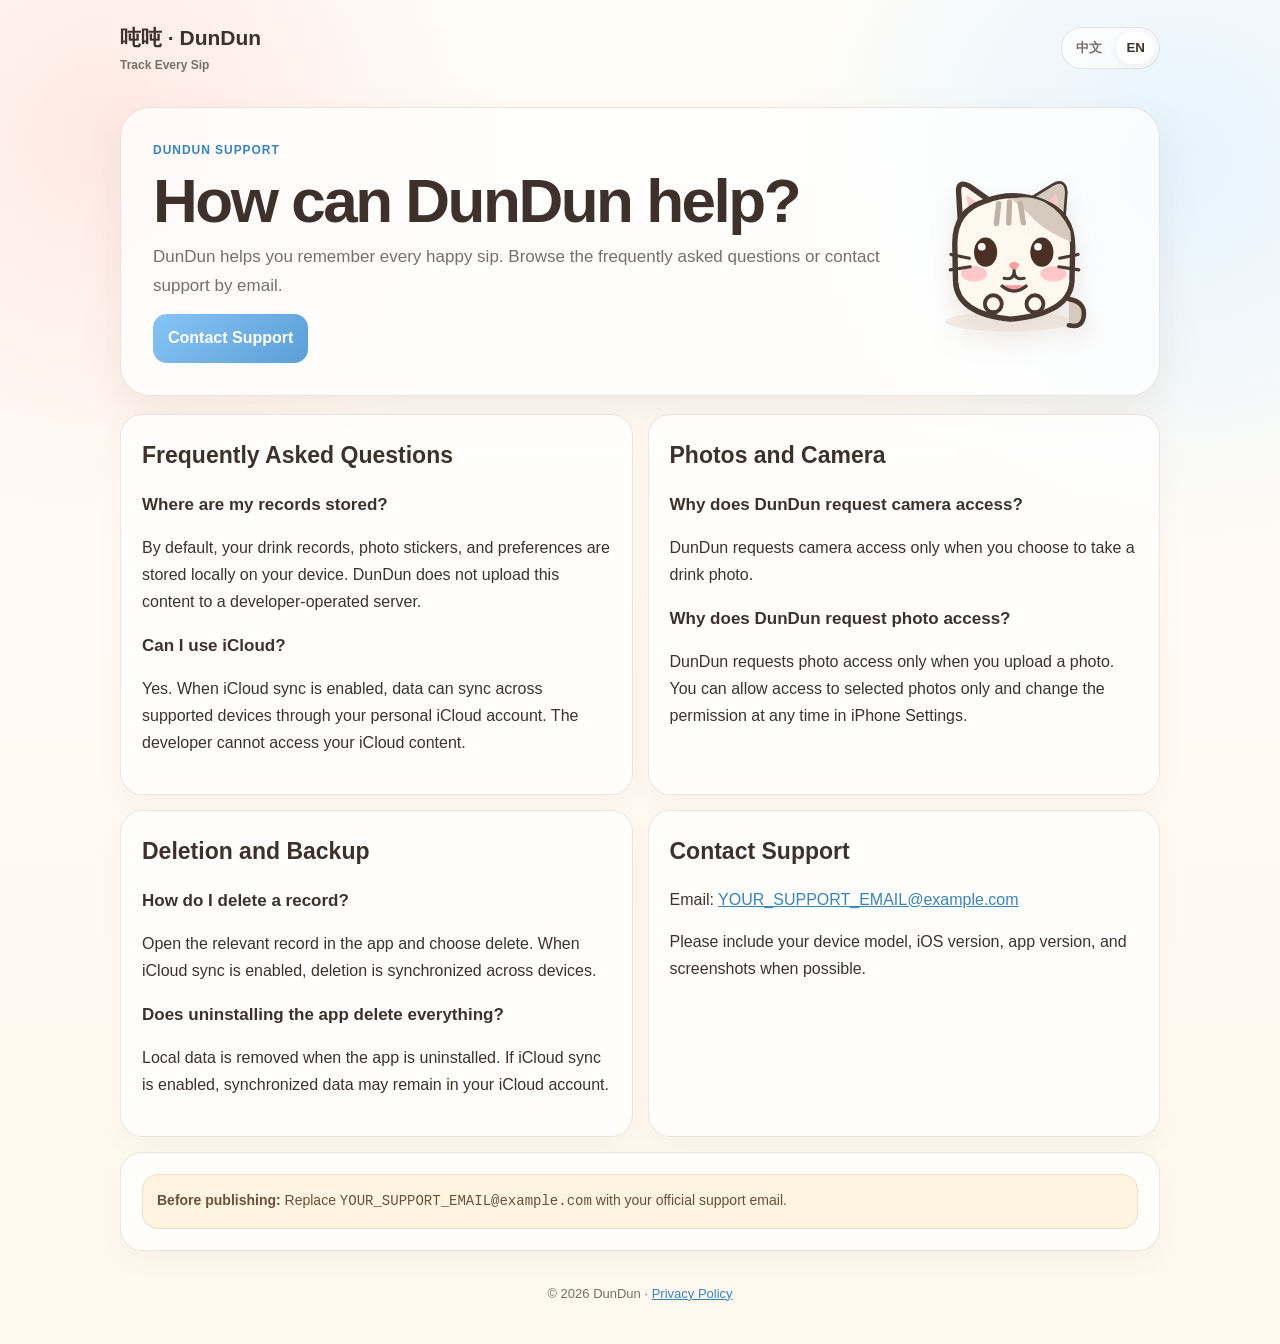
==== support/index.html @ b284981b "Add files via upload" ====
<!doctype html><html lang="en" data-current-lang="en"><head><meta charset="utf-8"><meta name="viewport" content="width=device-width,initial-scale=1"><title>DunDun Support · 吨吨支持</title><link rel="stylesheet" href="../style.css"></head><body><main class="shell"><header class="top"><div class="brand">吨吨 · DunDun<small>Track Every Sip</small></div><div class="lang"><button data-set-lang="zh">中文</button><button data-set-lang="en">EN</button></div></header>
<section class="hero"><div><div class="kicker">DunDun Support</div><div data-lang="zh"><h1>吨吨支持</h1><p class="lead">吨吨陪你记录每一杯快乐水。遇到问题时，可以先查看常见问题，或通过邮件联系支持。</p></div><div data-lang="en"><h1>How can DunDun help?</h1><p class="lead">DunDun helps you remember every happy sip. Browse the frequently asked questions or contact support by email.</p></div><a class="cta" href="mailto:YOUR_SUPPORT_EMAIL@example.com"><span class="inline" data-lang="zh">联系支持</span><span class="inline" data-lang="en">Contact Support</span></a></div><div>
<svg class="cat" viewBox="0 0 240 240" role="img" aria-label="DunDun cat">
<ellipse cx="120" cy="216" rx="83" ry="13" fill="#e7d7c9" opacity=".45"/>
<path d="M57 99 54 48q-1-15 13-8l30 21q23-13 49-2l31-19q14-8 15 8l-4 52" fill="#fff8ee" stroke="#493b34" stroke-width="7" stroke-linejoin="round"/>
<path d="m146 59 31-19q14-8 15 8l-4 52q-18-27-42-41Z" fill="#d6c9be"/>
<path d="m64 52 24 17-20 10Z" fill="#ffc5c5"/><path d="m181 50-18 17 21 10Z" fill="#ffc5c5"/>
<path d="M49 115q0-43 39-55 38-15 76 1 38 15 38 58l-1 45q-3 42-80 49-69-7-71-49Z" fill="#fff8ee" stroke="#493b34" stroke-width="7"/>
<path d="M122 57q23-6 43 4 24 13 34 38l1 14q-32-14-47-28-13-15-31-28Z" fill="#d6c9be"/>
<path d="m106 63-3 26m17-28-1 27m15-25 4 25" stroke="#c1b1a4" stroke-width="7" stroke-linecap="round"/>
<ellipse cx="89" cy="126" rx="15" ry="19" fill="#4a3024"/><ellipse cx="162" cy="126" rx="15" ry="19" fill="#4a3024"/>
<circle cx="84" cy="119" r="5" fill="#fff"/><circle cx="157" cy="119" r="5" fill="#fff"/>
<ellipse cx="74" cy="154" rx="17" ry="10" fill="#ffc7c9"/><ellipse cx="177" cy="154" rx="17" ry="10" fill="#ffc7c9"/>
<path d="M119 142q7-7 14 0-4 8-7 8t-7-8Z" fill="#ff9e9e"/>
<path d="M126 150q0 13-13 10m13-10q0 13 13 10" fill="none" stroke="#493b34" stroke-width="4" stroke-linecap="round"/>
<path d="M109 169q17 15 34 0" fill="#f69c9c" stroke="#493b34" stroke-width="4"/>
<path d="m68 134-24-5m25 16-26 4m142-15 24-5m-25 16 26 4" stroke="#493b34" stroke-width="4" stroke-linecap="round"/>
<circle cx="99" cy="193" r="11" fill="#fff8ee" stroke="#493b34" stroke-width="5"/><circle cx="153" cy="193" r="11" fill="#fff8ee" stroke="#493b34" stroke-width="5"/>
<path d="M197 187q23 4 19 24-3 14-19 10" fill="#d6c9be" stroke="#493b34" stroke-width="6" stroke-linecap="round"/>
</svg></div></section>
<div class="grid">
<section class="card"><div data-lang="zh"><h2>常见问题</h2><h3>我的记录存在哪里？</h3><p>默认情况下，饮品记录、照片贴纸和偏好设置保存在你的设备本地。吨吨不会将这些内容上传到开发者服务器。</p><h3>可以使用 iCloud 吗？</h3><p>可以。启用 iCloud 同步后，数据会通过你的个人 iCloud 账户在支持的设备之间同步。开发者无法访问你的 iCloud 内容。</p></div><div data-lang="en"><h2>Frequently Asked Questions</h2><h3>Where are my records stored?</h3><p>By default, your drink records, photo stickers, and preferences are stored locally on your device. DunDun does not upload this content to a developer-operated server.</p><h3>Can I use iCloud?</h3><p>Yes. When iCloud sync is enabled, data can sync across supported devices through your personal iCloud account. The developer cannot access your iCloud content.</p></div></section>
<section class="card"><div data-lang="zh"><h2>照片与相机</h2><h3>为什么需要相机权限？</h3><p>只有当你主动拍摄饮品照片时，吨吨才会请求相机权限。</p><h3>为什么需要相册权限？</h3><p>只有当你选择从相册上传照片时，吨吨才会请求相册访问权限。你可以仅允许访问选中的照片，并可在 iPhone 设置中随时修改权限范围。</p></div><div data-lang="en"><h2>Photos and Camera</h2><h3>Why does DunDun request camera access?</h3><p>DunDun requests camera access only when you choose to take a drink photo.</p><h3>Why does DunDun request photo access?</h3><p>DunDun requests photo access only when you upload a photo. You can allow access to selected photos only and change the permission at any time in iPhone Settings.</p></div></section>
<section class="card"><div data-lang="zh"><h2>删除与备份</h2><h3>如何删除一条记录？</h3><p>在 App 内打开对应记录并选择删除。启用 iCloud 同步后，删除操作会同步到其他设备。</p><h3>卸载 App 会删除全部内容吗？</h3><p>本地数据会随 App 卸载而移除。如果启用了 iCloud，同步数据可能仍保存在你的 iCloud 中。</p></div><div data-lang="en"><h2>Deletion and Backup</h2><h3>How do I delete a record?</h3><p>Open the relevant record in the app and choose delete. When iCloud sync is enabled, deletion is synchronized across devices.</p><h3>Does uninstalling the app delete everything?</h3><p>Local data is removed when the app is uninstalled. If iCloud sync is enabled, synchronized data may remain in your iCloud account.</p></div></section>
<section class="card"><div data-lang="zh"><h2>联系支持</h2><p>邮件：<a href="mailto:YOUR_SUPPORT_EMAIL@example.com">YOUR_SUPPORT_EMAIL@example.com</a></p><p>建议附上设备型号、iOS 版本、App 版本和问题截图。</p></div><div data-lang="en"><h2>Contact Support</h2><p>Email: <a href="mailto:YOUR_SUPPORT_EMAIL@example.com">YOUR_SUPPORT_EMAIL@example.com</a></p><p>Please include your device model, iOS version, app version, and screenshots when possible.</p></div></section>
<section class="card wide"><div class="note"><div data-lang="zh"><strong>发布前：</strong>请将 <code>YOUR_SUPPORT_EMAIL@example.com</code> 替换为你的正式支持邮箱。</div><div data-lang="en"><strong>Before publishing:</strong> Replace <code>YOUR_SUPPORT_EMAIL@example.com</code> with your official support email.</div></div></section>
</div><footer class="footer">© 2026 DunDun · <a href="../privacy/">Privacy Policy</a></footer></main><script src="../script.js"></script></body></html>
---- style.css ----
:root{--cream:#fff8ee;--paper:#fffdf8;--tea:#d7a16d;--tea2:#8e6044;--blue:#87c4f5;--pink:#f7b7b7;--ink:#3e312c;--muted:#786e69;--line:rgba(142,96,68,.16)}
*{box-sizing:border-box}body{margin:0;background:radial-gradient(circle at 8% 10%,#ffe9e4 0,transparent 24%),radial-gradient(circle at 92% 12%,#e6f4ff 0,transparent 24%),linear-gradient(#fffdf8,#fff8ee);font-family:-apple-system,BlinkMacSystemFont,"Segoe UI","PingFang SC","Microsoft YaHei",sans-serif;color:var(--ink);line-height:1.68}
a{color:#3984bf}.shell{width:min(1040px,calc(100% - 32px));margin:auto}.top{display:flex;justify-content:space-between;align-items:center;padding:20px 0}.brand{font-weight:800;font-size:21px}.brand small{display:block;font-size:12px;color:var(--muted);font-weight:600}.lang{display:flex;gap:4px;padding:4px;border:1px solid var(--line);border-radius:999px;background:#ffffffaa}.lang button{border:0;background:transparent;padding:7px 10px;border-radius:999px;font-weight:700;color:var(--muted);cursor:pointer}.lang button.active{background:#fff;color:var(--ink);box-shadow:0 2px 8px #00000012}
.hero{display:grid;grid-template-columns:1fr 210px;gap:20px;align-items:center;padding:32px;border-radius:30px;background:#ffffffb8;border:1px solid var(--line);box-shadow:0 16px 40px #8e60441a;margin:12px 0 18px}.kicker{font-size:12px;font-weight:800;letter-spacing:.08em;color:#3984bf;text-transform:uppercase}h1{font-size:clamp(36px,6vw,62px);line-height:1.04;margin:8px 0 10px;letter-spacing:-.04em}h2{font-size:23px;margin:0 0 10px}h3{font-size:17px;margin:16px 0 2px}.lead{font-size:17px;color:var(--muted);margin:0}.cat{width:185px;max-width:100%;filter:drop-shadow(0 12px 12px #8e604426);animation:float 4s ease-in-out infinite}@keyframes float{50%{transform:translateY(-8px)}}.grid{display:grid;grid-template-columns:repeat(2,minmax(0,1fr));gap:15px}.card{background:#ffffffcc;border:1px solid var(--line);border-radius:22px;padding:21px;box-shadow:0 10px 26px #8e60440d}.wide{grid-column:1/-1}.card ul{padding-left:20px}.note{background:#fff4df;border:1px solid #d7a16d44;border-radius:16px;padding:14px;color:#6b503c;font-size:14px}.cta{display:inline-block;margin-top:14px;background:linear-gradient(135deg,#87c4f5,#5b9ed7);color:#fff;padding:11px 15px;border-radius:14px;font-weight:800;text-decoration:none}.badge{display:inline-block;background:#fff;border:1px solid var(--line);border-radius:999px;padding:6px 10px;font-size:13px;color:var(--tea2);font-weight:700}.footer{text-align:center;padding:32px 0 40px;color:var(--muted);font-size:13px}[data-lang]{display:none}html[data-current-lang="en"] [data-lang="en"],html[data-current-lang="zh"] [data-lang="zh"]{display:block}.inline[data-lang]{display:none}html[data-current-lang="en"] .inline[data-lang="en"],html[data-current-lang="zh"] .inline[data-lang="zh"]{display:inline}
@media(max-width:720px){.hero{grid-template-columns:1fr;text-align:center;padding:24px}.cat{width:155px}.grid{grid-template-columns:1fr}.lead{margin:auto}}
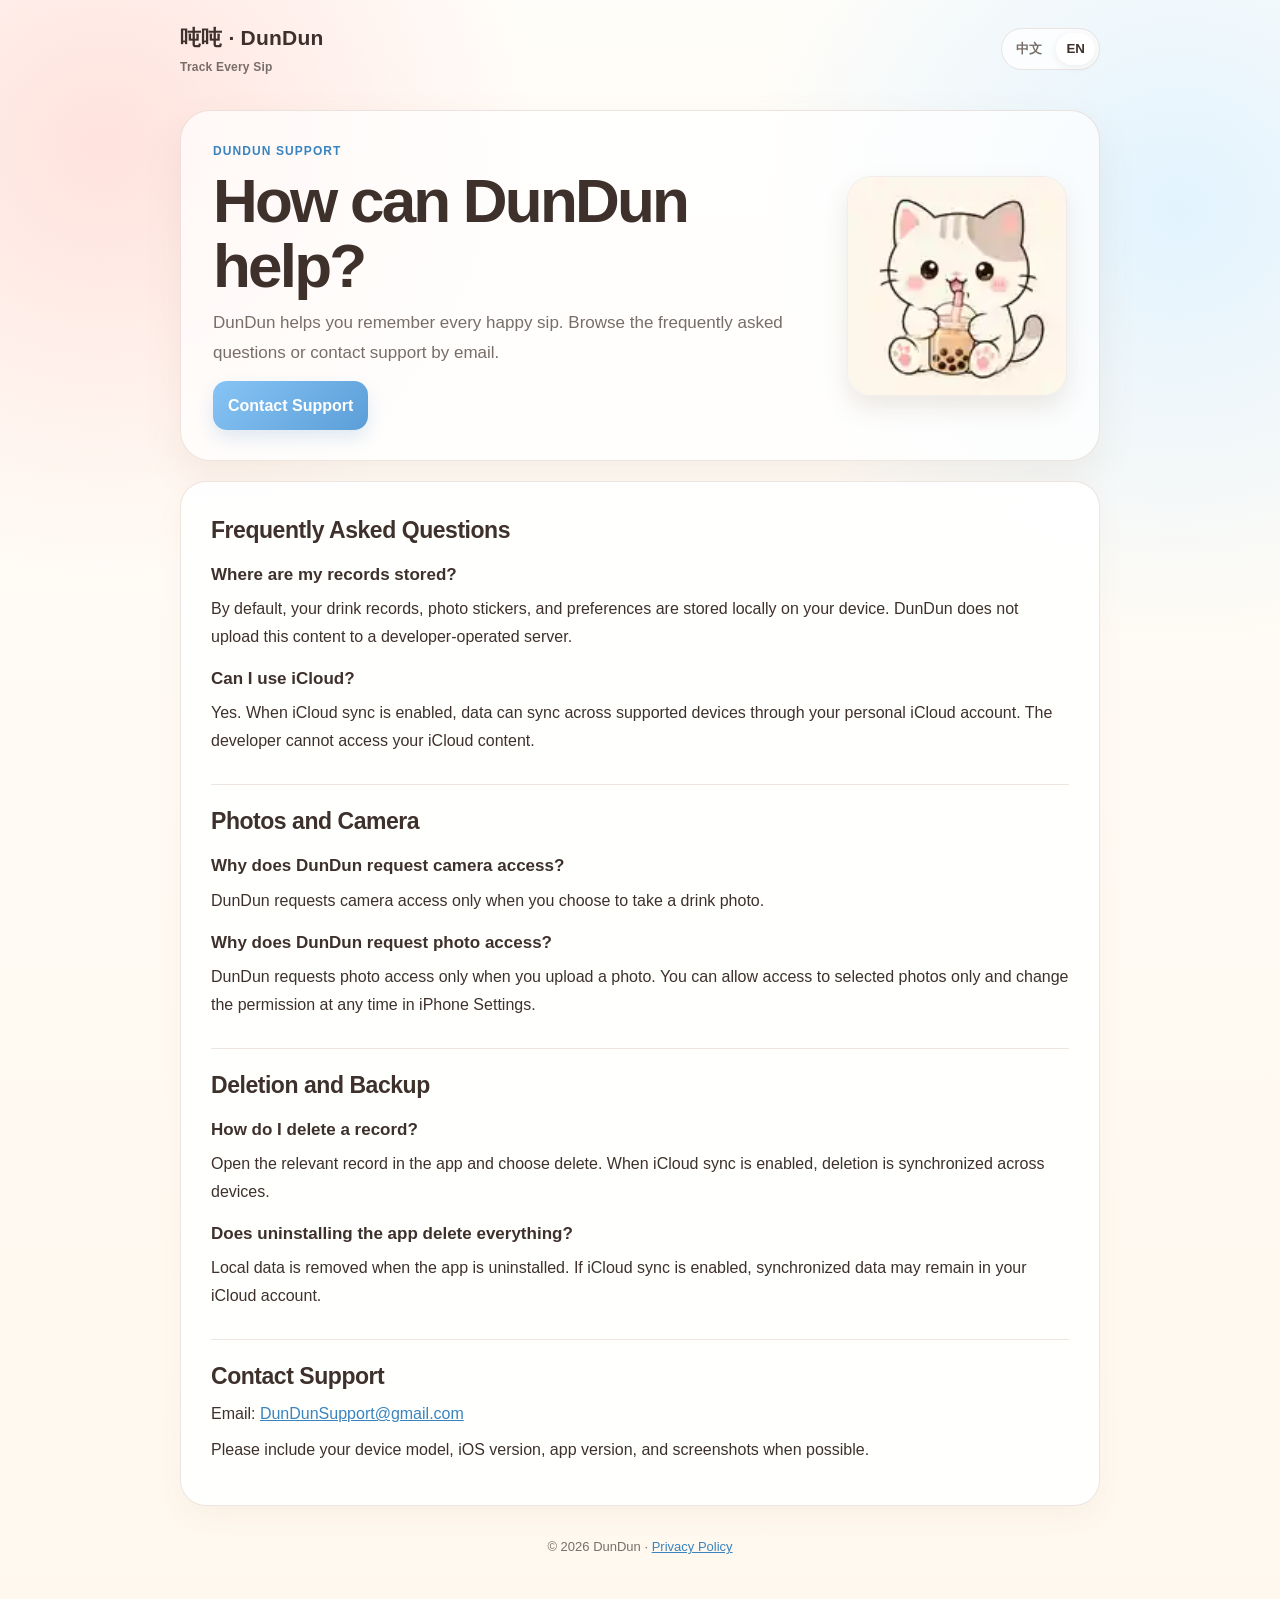
==== commit 7cb6a92c: "Update DunDun support page design and contact email" ====
--- a/support/index.html
+++ b/support/index.html
@@ -1,27 +1 @@
-<!doctype html><html lang="en" data-current-lang="en"><head><meta charset="utf-8"><meta name="viewport" content="width=device-width,initial-scale=1"><title>DunDun Support · 吨吨支持</title><link rel="stylesheet" href="../style.css"></head><body><main class="shell"><header class="top"><div class="brand">吨吨 · DunDun<small>Track Every Sip</small></div><div class="lang"><button data-set-lang="zh">中文</button><button data-set-lang="en">EN</button></div></header>
-<section class="hero"><div><div class="kicker">DunDun Support</div><div data-lang="zh"><h1>吨吨支持</h1><p class="lead">吨吨陪你记录每一杯快乐水。遇到问题时，可以先查看常见问题，或通过邮件联系支持。</p></div><div data-lang="en"><h1>How can DunDun help?</h1><p class="lead">DunDun helps you remember every happy sip. Browse the frequently asked questions or contact support by email.</p></div><a class="cta" href="mailto:YOUR_SUPPORT_EMAIL@example.com"><span class="inline" data-lang="zh">联系支持</span><span class="inline" data-lang="en">Contact Support</span></a></div><div>
-<svg class="cat" viewBox="0 0 240 240" role="img" aria-label="DunDun cat">
-<ellipse cx="120" cy="216" rx="83" ry="13" fill="#e7d7c9" opacity=".45"/>
-<path d="M57 99 54 48q-1-15 13-8l30 21q23-13 49-2l31-19q14-8 15 8l-4 52" fill="#fff8ee" stroke="#493b34" stroke-width="7" stroke-linejoin="round"/>
-<path d="m146 59 31-19q14-8 15 8l-4 52q-18-27-42-41Z" fill="#d6c9be"/>
-<path d="m64 52 24 17-20 10Z" fill="#ffc5c5"/><path d="m181 50-18 17 21 10Z" fill="#ffc5c5"/>
-<path d="M49 115q0-43 39-55 38-15 76 1 38 15 38 58l-1 45q-3 42-80 49-69-7-71-49Z" fill="#fff8ee" stroke="#493b34" stroke-width="7"/>
-<path d="M122 57q23-6 43 4 24 13 34 38l1 14q-32-14-47-28-13-15-31-28Z" fill="#d6c9be"/>
-<path d="m106 63-3 26m17-28-1 27m15-25 4 25" stroke="#c1b1a4" stroke-width="7" stroke-linecap="round"/>
-<ellipse cx="89" cy="126" rx="15" ry="19" fill="#4a3024"/><ellipse cx="162" cy="126" rx="15" ry="19" fill="#4a3024"/>
-<circle cx="84" cy="119" r="5" fill="#fff"/><circle cx="157" cy="119" r="5" fill="#fff"/>
-<ellipse cx="74" cy="154" rx="17" ry="10" fill="#ffc7c9"/><ellipse cx="177" cy="154" rx="17" ry="10" fill="#ffc7c9"/>
-<path d="M119 142q7-7 14 0-4 8-7 8t-7-8Z" fill="#ff9e9e"/>
-<path d="M126 150q0 13-13 10m13-10q0 13 13 10" fill="none" stroke="#493b34" stroke-width="4" stroke-linecap="round"/>
-<path d="M109 169q17 15 34 0" fill="#f69c9c" stroke="#493b34" stroke-width="4"/>
-<path d="m68 134-24-5m25 16-26 4m142-15 24-5m-25 16 26 4" stroke="#493b34" stroke-width="4" stroke-linecap="round"/>
-<circle cx="99" cy="193" r="11" fill="#fff8ee" stroke="#493b34" stroke-width="5"/><circle cx="153" cy="193" r="11" fill="#fff8ee" stroke="#493b34" stroke-width="5"/>
-<path d="M197 187q23 4 19 24-3 14-19 10" fill="#d6c9be" stroke="#493b34" stroke-width="6" stroke-linecap="round"/>
-</svg></div></section>
-<div class="grid">
-<section class="card"><div data-lang="zh"><h2>常见问题</h2><h3>我的记录存在哪里？</h3><p>默认情况下，饮品记录、照片贴纸和偏好设置保存在你的设备本地。吨吨不会将这些内容上传到开发者服务器。</p><h3>可以使用 iCloud 吗？</h3><p>可以。启用 iCloud 同步后，数据会通过你的个人 iCloud 账户在支持的设备之间同步。开发者无法访问你的 iCloud 内容。</p></div><div data-lang="en"><h2>Frequently Asked Questions</h2><h3>Where are my records stored?</h3><p>By default, your drink records, photo stickers, and preferences are stored locally on your device. DunDun does not upload this content to a developer-operated server.</p><h3>Can I use iCloud?</h3><p>Yes. When iCloud sync is enabled, data can sync across supported devices through your personal iCloud account. The developer cannot access your iCloud content.</p></div></section>
-<section class="card"><div data-lang="zh"><h2>照片与相机</h2><h3>为什么需要相机权限？</h3><p>只有当你主动拍摄饮品照片时，吨吨才会请求相机权限。</p><h3>为什么需要相册权限？</h3><p>只有当你选择从相册上传照片时，吨吨才会请求相册访问权限。你可以仅允许访问选中的照片，并可在 iPhone 设置中随时修改权限范围。</p></div><div data-lang="en"><h2>Photos and Camera</h2><h3>Why does DunDun request camera access?</h3><p>DunDun requests camera access only when you choose to take a drink photo.</p><h3>Why does DunDun request photo access?</h3><p>DunDun requests photo access only when you upload a photo. You can allow access to selected photos only and change the permission at any time in iPhone Settings.</p></div></section>
-<section class="card"><div data-lang="zh"><h2>删除与备份</h2><h3>如何删除一条记录？</h3><p>在 App 内打开对应记录并选择删除。启用 iCloud 同步后，删除操作会同步到其他设备。</p><h3>卸载 App 会删除全部内容吗？</h3><p>本地数据会随 App 卸载而移除。如果启用了 iCloud，同步数据可能仍保存在你的 iCloud 中。</p></div><div data-lang="en"><h2>Deletion and Backup</h2><h3>How do I delete a record?</h3><p>Open the relevant record in the app and choose delete. When iCloud sync is enabled, deletion is synchronized across devices.</p><h3>Does uninstalling the app delete everything?</h3><p>Local data is removed when the app is uninstalled. If iCloud sync is enabled, synchronized data may remain in your iCloud account.</p></div></section>
-<section class="card"><div data-lang="zh"><h2>联系支持</h2><p>邮件：<a href="mailto:YOUR_SUPPORT_EMAIL@example.com">YOUR_SUPPORT_EMAIL@example.com</a></p><p>建议附上设备型号、iOS 版本、App 版本和问题截图。</p></div><div data-lang="en"><h2>Contact Support</h2><p>Email: <a href="mailto:YOUR_SUPPORT_EMAIL@example.com">YOUR_SUPPORT_EMAIL@example.com</a></p><p>Please include your device model, iOS version, app version, and screenshots when possible.</p></div></section>
-<section class="card wide"><div class="note"><div data-lang="zh"><strong>发布前：</strong>请将 <code>YOUR_SUPPORT_EMAIL@example.com</code> 替换为你的正式支持邮箱。</div><div data-lang="en"><strong>Before publishing:</strong> Replace <code>YOUR_SUPPORT_EMAIL@example.com</code> with your official support email.</div></div></section>
-</div><footer class="footer">© 2026 DunDun · <a href="../privacy/">Privacy Policy</a></footer></main><script src="../script.js"></script></body></html>+<!doctype html><html lang="en" data-current-lang="en"><head><meta charset="utf-8"><meta name="viewport" content="width=device-width,initial-scale=1"><title>DunDun Support · 吨吨支持</title><link rel="stylesheet" href="../style.css"></head><body><main class="shell"><header class="top"><div class="brand">吨吨 · DunDun<small>Track Every Sip</small></div><div class="lang" aria-label="Language switcher"><button data-set-lang="zh">中文</button><button data-set-lang="en">EN</button></div></header><section class="hero"><div><div class="kicker">DunDun Support</div><div data-lang="zh"><h1>吨吨支持</h1><p class="lead">吨吨陪你记录每一杯快乐水。遇到问题时，可以先查看常见问题，或通过邮件联系支持。</p></div><div data-lang="en"><h1>How can DunDun help?</h1><p class="lead">DunDun helps you remember every happy sip. Browse the frequently asked questions or contact support by email.</p></div><a class="cta" href="mailto:DunDunSupport@gmail.com"><span class="inline" data-lang="zh">联系支持</span><span class="inline" data-lang="en">Contact Support</span></a></div><img class="hero-image" src="[data-uri]" alt="DunDun cat enjoying bubble tea"></section><article class="document"><section class="section"><div data-lang="zh"><h2>常见问题</h2><h3>我的记录存在哪里？</h3><p>默认情况下，饮品记录、照片贴纸和偏好设置保存在你的设备本地。吨吨不会将这些内容上传到开发者服务器。</p><h3>可以使用 iCloud 吗？</h3><p>可以。启用 iCloud 同步后，数据会通过你的个人 iCloud 账户在支持的设备之间同步。开发者无法访问你的 iCloud 内容。</p></div><div data-lang="en"><h2>Frequently Asked Questions</h2><h3>Where are my records stored?</h3><p>By default, your drink records, photo stickers, and preferences are stored locally on your device. DunDun does not upload this content to a developer-operated server.</p><h3>Can I use iCloud?</h3><p>Yes. When iCloud sync is enabled, data can sync across supported devices through your personal iCloud account. The developer cannot access your iCloud content.</p></div></section><section class="section"><div data-lang="zh"><h2>照片与相机</h2><h3>为什么需要相机权限？</h3><p>只有当你主动拍摄饮品照片时，吨吨才会请求相机权限。</p><h3>为什么需要相册权限？</h3><p>只有当你选择从相册上传照片时，吨吨才会请求相册访问权限。你可以仅允许访问选中的照片，并可在 iPhone 设置中随时修改权限范围。</p></div><div data-lang="en"><h2>Photos and Camera</h2><h3>Why does DunDun request camera access?</h3><p>DunDun requests camera access only when you choose to take a drink photo.</p><h3>Why does DunDun request photo access?</h3><p>DunDun requests photo access only when you upload a photo. You can allow access to selected photos only and change the permission at any time in iPhone Settings.</p></div></section><section class="section"><div data-lang="zh"><h2>删除与备份</h2><h3>如何删除一条记录？</h3><p>在 App 内打开对应记录并选择删除。启用 iCloud 同步后，删除操作会同步到其他设备。</p><h3>卸载 App 会删除全部内容吗？</h3><p>本地数据会随 App 卸载而移除。如果启用了 iCloud，同步数据可能仍保存在你的 iCloud 中。</p></div><div data-lang="en"><h2>Deletion and Backup</h2><h3>How do I delete a record?</h3><p>Open the relevant record in the app and choose delete. When iCloud sync is enabled, deletion is synchronized across devices.</p><h3>Does uninstalling the app delete everything?</h3><p>Local data is removed when the app is uninstalled. If iCloud sync is enabled, synchronized data may remain in your iCloud account.</p></div></section><section class="section"><div data-lang="zh"><h2>联系支持</h2><p>邮件：<a href="mailto:DunDunSupport@gmail.com">DunDunSupport@gmail.com</a></p><p>联系时建议附上设备型号、iOS 版本、App 版本和问题截图。</p></div><div data-lang="en"><h2>Contact Support</h2><p>Email: <a href="mailto:DunDunSupport@gmail.com">DunDunSupport@gmail.com</a></p><p>Please include your device model, iOS version, app version, and screenshots when possible.</p></div></section></article><footer class="footer">© 2026 DunDun · <a href="../privacy/">Privacy Policy</a></footer></main><script src="../script.js"></script></body></html>
--- a/style.css
+++ b/style.css
@@ -1,6 +1 @@
-
-:root{--cream:#fff8ee;--paper:#fffdf8;--tea:#d7a16d;--tea2:#8e6044;--blue:#87c4f5;--pink:#f7b7b7;--ink:#3e312c;--muted:#786e69;--line:rgba(142,96,68,.16)}
-*{box-sizing:border-box}body{margin:0;background:radial-gradient(circle at 8% 10%,#ffe9e4 0,transparent 24%),radial-gradient(circle at 92% 12%,#e6f4ff 0,transparent 24%),linear-gradient(#fffdf8,#fff8ee);font-family:-apple-system,BlinkMacSystemFont,"Segoe UI","PingFang SC","Microsoft YaHei",sans-serif;color:var(--ink);line-height:1.68}
-a{color:#3984bf}.shell{width:min(1040px,calc(100% - 32px));margin:auto}.top{display:flex;justify-content:space-between;align-items:center;padding:20px 0}.brand{font-weight:800;font-size:21px}.brand small{display:block;font-size:12px;color:var(--muted);font-weight:600}.lang{display:flex;gap:4px;padding:4px;border:1px solid var(--line);border-radius:999px;background:#ffffffaa}.lang button{border:0;background:transparent;padding:7px 10px;border-radius:999px;font-weight:700;color:var(--muted);cursor:pointer}.lang button.active{background:#fff;color:var(--ink);box-shadow:0 2px 8px #00000012}
-.hero{display:grid;grid-template-columns:1fr 210px;gap:20px;align-items:center;padding:32px;border-radius:30px;background:#ffffffb8;border:1px solid var(--line);box-shadow:0 16px 40px #8e60441a;margin:12px 0 18px}.kicker{font-size:12px;font-weight:800;letter-spacing:.08em;color:#3984bf;text-transform:uppercase}h1{font-size:clamp(36px,6vw,62px);line-height:1.04;margin:8px 0 10px;letter-spacing:-.04em}h2{font-size:23px;margin:0 0 10px}h3{font-size:17px;margin:16px 0 2px}.lead{font-size:17px;color:var(--muted);margin:0}.cat{width:185px;max-width:100%;filter:drop-shadow(0 12px 12px #8e604426);animation:float 4s ease-in-out infinite}@keyframes float{50%{transform:translateY(-8px)}}.grid{display:grid;grid-template-columns:repeat(2,minmax(0,1fr));gap:15px}.card{background:#ffffffcc;border:1px solid var(--line);border-radius:22px;padding:21px;box-shadow:0 10px 26px #8e60440d}.wide{grid-column:1/-1}.card ul{padding-left:20px}.note{background:#fff4df;border:1px solid #d7a16d44;border-radius:16px;padding:14px;color:#6b503c;font-size:14px}.cta{display:inline-block;margin-top:14px;background:linear-gradient(135deg,#87c4f5,#5b9ed7);color:#fff;padding:11px 15px;border-radius:14px;font-weight:800;text-decoration:none}.badge{display:inline-block;background:#fff;border:1px solid var(--line);border-radius:999px;padding:6px 10px;font-size:13px;color:var(--tea2);font-weight:700}.footer{text-align:center;padding:32px 0 40px;color:var(--muted);font-size:13px}[data-lang]{display:none}html[data-current-lang="en"] [data-lang="en"],html[data-current-lang="zh"] [data-lang="zh"]{display:block}.inline[data-lang]{display:none}html[data-current-lang="en"] .inline[data-lang="en"],html[data-current-lang="zh"] .inline[data-lang="zh"]{display:inline}
-@media(max-width:720px){.hero{grid-template-columns:1fr;text-align:center;padding:24px}.cat{width:155px}.grid{grid-template-columns:1fr}.lead{margin:auto}}
+:root{--cream:#fff8ee;--cream2:#fffdf9;--tea:#d7a16d;--tea-dark:#8e6044;--blue:#87c4f5;--blue-dark:#3984bf;--ink:#3e312c;--muted:#786e69;--line:rgba(142,96,68,.16);--paper:rgba(255,255,255,.9)} *{box-sizing:border-box}html{scroll-behavior:smooth}body{margin:0;color:var(--ink);line-height:1.72;font-family:-apple-system,BlinkMacSystemFont,"SF Pro Text","Segoe UI","PingFang SC","Microsoft YaHei",sans-serif;background:radial-gradient(circle at 8% 9%,rgba(255,225,220,.95) 0,transparent 23%),radial-gradient(circle at 92% 13%,rgba(223,242,255,.9) 0,transparent 24%),linear-gradient(180deg,var(--cream2),var(--cream))} a{color:var(--blue-dark)}.shell{width:min(920px,calc(100% - 32px));margin:0 auto}.top{display:flex;justify-content:space-between;align-items:center;padding:20px 0}.brand{font-weight:850;font-size:21px;letter-spacing:.01em}.brand small{display:block;font-size:12px;color:var(--muted);font-weight:650;margin-top:1px}.lang{display:flex;gap:4px;padding:4px;border:1px solid var(--line);border-radius:999px;background:#ffffffb8;backdrop-filter:blur(12px)}.lang button{border:0;background:transparent;padding:7px 10px;border-radius:999px;font-weight:750;color:var(--muted);cursor:pointer}.lang button.active{background:#fff;color:var(--ink);box-shadow:0 2px 8px #00000012} .hero{display:grid;grid-template-columns:minmax(0,1fr) 220px;gap:28px;align-items:center;padding:30px 32px;margin:12px 0 20px;border-radius:30px;border:1px solid var(--line);background:rgba(255,255,255,.7);box-shadow:0 16px 38px #8e604417}.kicker{font-size:12px;font-weight:850;letter-spacing:.09em;color:var(--blue-dark);text-transform:uppercase}h1{font-size:clamp(36px,6vw,62px);line-height:1.04;margin:8px 0 10px;letter-spacing:-.045em}h2{font-size:23px;line-height:1.3;margin:0 0 8px;letter-spacing:-.02em}h3{font-size:17px;line-height:1.42;margin:17px 0 2px}p{margin:8px 0}.lead{font-size:17px;color:var(--muted);margin:0;max-width:650px}.hero-image{display:block;width:100%;max-width:220px;aspect-ratio:1/1;object-fit:cover;border-radius:24px;border:1px solid rgba(142,96,68,.1);box-shadow:0 12px 25px rgba(121,89,60,.13);animation:float 4s ease-in-out infinite}@keyframes float{50%{transform:translateY(-7px) rotate(-.4deg)}} .document{background:var(--paper);border:1px solid var(--line);border-radius:26px;padding:12px 30px;box-shadow:0 10px 28px #8e60440d}.section{padding:22px 0;border-bottom:1px solid var(--line)}.section:last-child{border-bottom:0}.section ul{padding-left:21px;margin:8px 0}.section li{margin:5px 0}.badge{display:inline-block;background:#fff;border:1px solid var(--line);border-radius:999px;padding:6px 10px;font-size:13px;color:var(--tea-dark);font-weight:750}.cta{display:inline-block;margin-top:14px;background:linear-gradient(135deg,#87c4f5,#5b9ed7);color:#fff;padding:11px 15px;border-radius:14px;font-weight:850;text-decoration:none;box-shadow:0 8px 18px #3984bf29}.footer{text-align:center;padding:30px 0 40px;color:var(--muted);font-size:13px}[data-lang]{display:none}html[data-current-lang="en"] [data-lang="en"],html[data-current-lang="zh"] [data-lang="zh"]{display:block}.inline[data-lang]{display:none}html[data-current-lang="en"] .inline[data-lang="en"],html[data-current-lang="zh"] .inline[data-lang="zh"]{display:inline}@media(max-width:720px){.hero{grid-template-columns:1fr;text-align:center;padding:24px}.hero-image{max-width:180px;margin:0 auto}.lead{margin:0 auto}.document{padding:6px 20px}.section{padding:19px 0}}
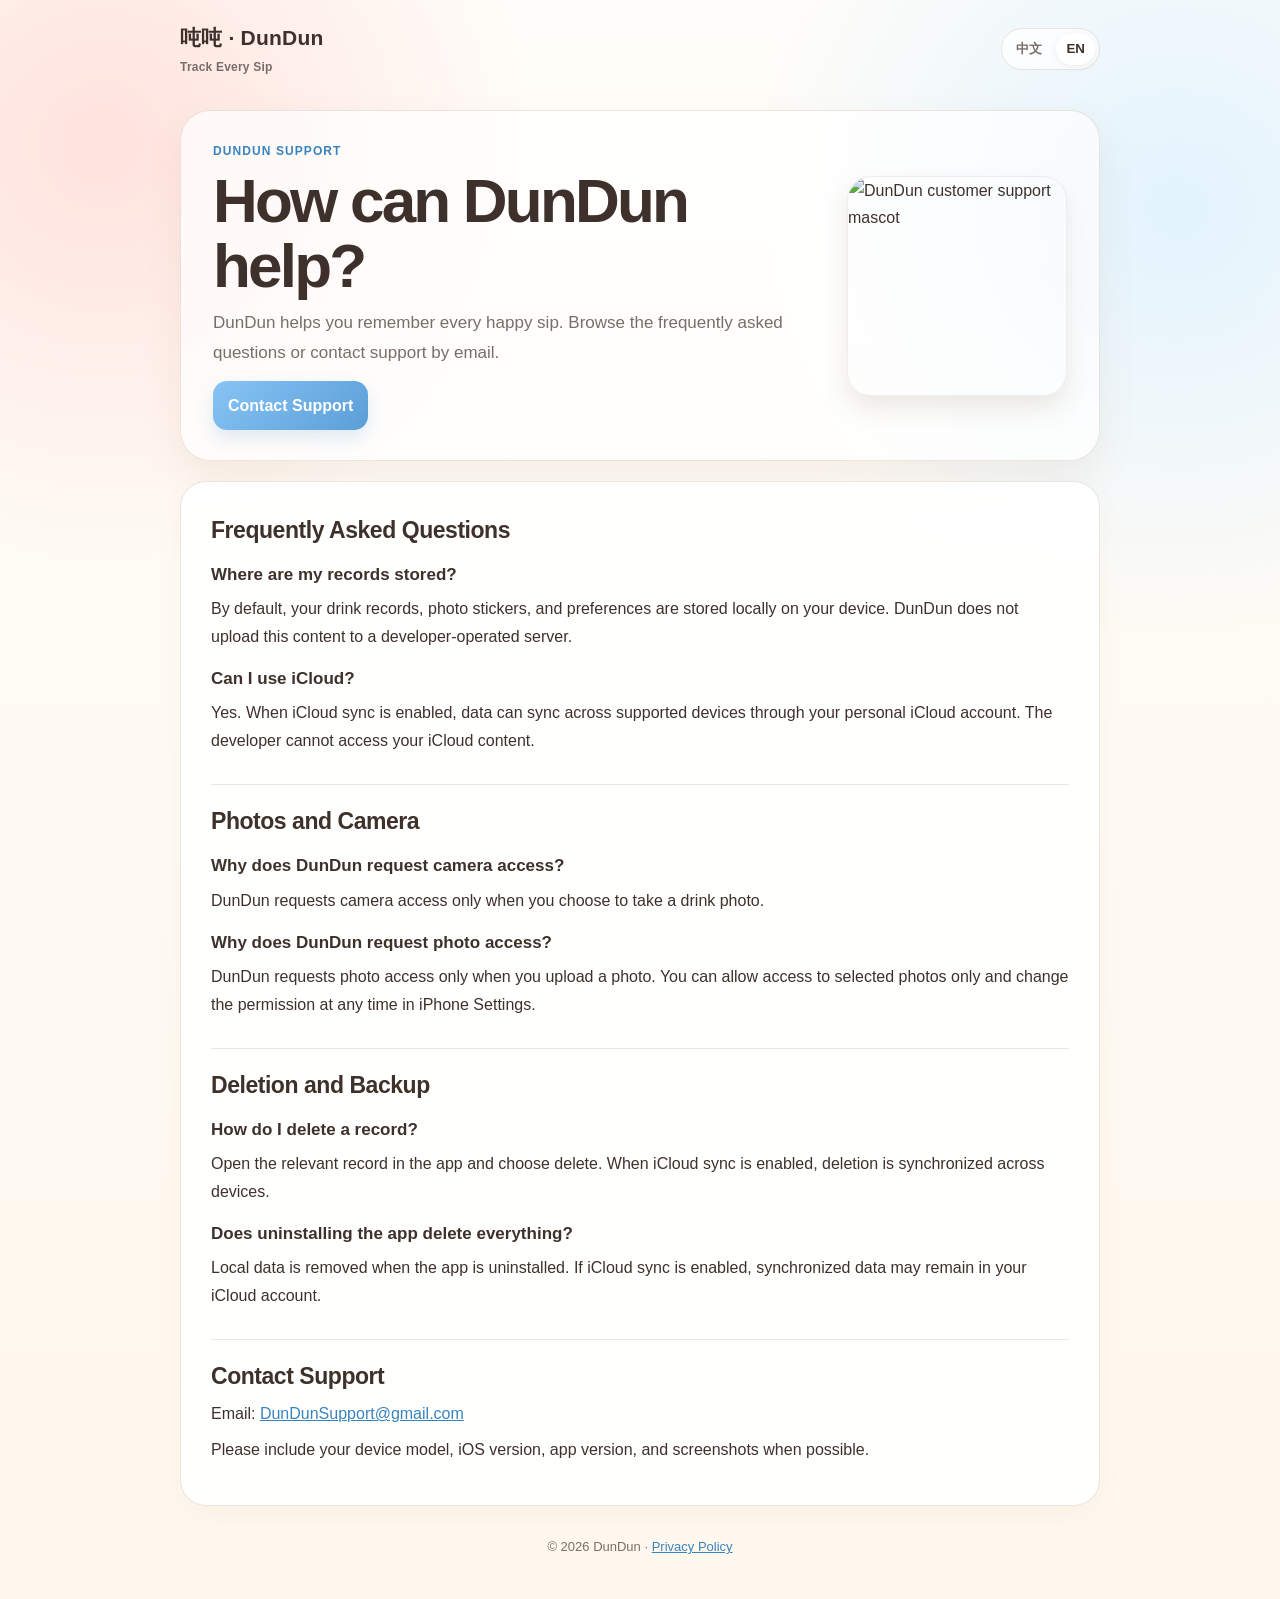
==== commit 8099afe7: "Replace support hero image with tech support DunDun mascot" ====
--- a/support/index.html
+++ b/support/index.html
@@ -1 +1 @@
-<!doctype html><html lang="en" data-current-lang="en"><head><meta charset="utf-8"><meta name="viewport" content="width=device-width,initial-scale=1"><title>DunDun Support · 吨吨支持</title><link rel="stylesheet" href="../style.css"></head><body><main class="shell"><header class="top"><div class="brand">吨吨 · DunDun<small>Track Every Sip</small></div><div class="lang" aria-label="Language switcher"><button data-set-lang="zh">中文</button><button data-set-lang="en">EN</button></div></header><section class="hero"><div><div class="kicker">DunDun Support</div><div data-lang="zh"><h1>吨吨支持</h1><p class="lead">吨吨陪你记录每一杯快乐水。遇到问题时，可以先查看常见问题，或通过邮件联系支持。</p></div><div data-lang="en"><h1>How can DunDun help?</h1><p class="lead">DunDun helps you remember every happy sip. Browse the frequently asked questions or contact support by email.</p></div><a class="cta" href="mailto:DunDunSupport@gmail.com"><span class="inline" data-lang="zh">联系支持</span><span class="inline" data-lang="en">Contact Support</span></a></div><img class="hero-image" src="[data-uri]" alt="DunDun cat enjoying bubble tea"></section><article class="document"><section class="section"><div data-lang="zh"><h2>常见问题</h2><h3>我的记录存在哪里？</h3><p>默认情况下，饮品记录、照片贴纸和偏好设置保存在你的设备本地。吨吨不会将这些内容上传到开发者服务器。</p><h3>可以使用 iCloud 吗？</h3><p>可以。启用 iCloud 同步后，数据会通过你的个人 iCloud 账户在支持的设备之间同步。开发者无法访问你的 iCloud 内容。</p></div><div data-lang="en"><h2>Frequently Asked Questions</h2><h3>Where are my records stored?</h3><p>By default, your drink records, photo stickers, and preferences are stored locally on your device. DunDun does not upload this content to a developer-operated server.</p><h3>Can I use iCloud?</h3><p>Yes. When iCloud sync is enabled, data can sync across supported devices through your personal iCloud account. The developer cannot access your iCloud content.</p></div></section><section class="section"><div data-lang="zh"><h2>照片与相机</h2><h3>为什么需要相机权限？</h3><p>只有当你主动拍摄饮品照片时，吨吨才会请求相机权限。</p><h3>为什么需要相册权限？</h3><p>只有当你选择从相册上传照片时，吨吨才会请求相册访问权限。你可以仅允许访问选中的照片，并可在 iPhone 设置中随时修改权限范围。</p></div><div data-lang="en"><h2>Photos and Camera</h2><h3>Why does DunDun request camera access?</h3><p>DunDun requests camera access only when you choose to take a drink photo.</p><h3>Why does DunDun request photo access?</h3><p>DunDun requests photo access only when you upload a photo. You can allow access to selected photos only and change the permission at any time in iPhone Settings.</p></div></section><section class="section"><div data-lang="zh"><h2>删除与备份</h2><h3>如何删除一条记录？</h3><p>在 App 内打开对应记录并选择删除。启用 iCloud 同步后，删除操作会同步到其他设备。</p><h3>卸载 App 会删除全部内容吗？</h3><p>本地数据会随 App 卸载而移除。如果启用了 iCloud，同步数据可能仍保存在你的 iCloud 中。</p></div><div data-lang="en"><h2>Deletion and Backup</h2><h3>How do I delete a record?</h3><p>Open the relevant record in the app and choose delete. When iCloud sync is enabled, deletion is synchronized across devices.</p><h3>Does uninstalling the app delete everything?</h3><p>Local data is removed when the app is uninstalled. If iCloud sync is enabled, synchronized data may remain in your iCloud account.</p></div></section><section class="section"><div data-lang="zh"><h2>联系支持</h2><p>邮件：<a href="mailto:DunDunSupport@gmail.com">DunDunSupport@gmail.com</a></p><p>联系时建议附上设备型号、iOS 版本、App 版本和问题截图。</p></div><div data-lang="en"><h2>Contact Support</h2><p>Email: <a href="mailto:DunDunSupport@gmail.com">DunDunSupport@gmail.com</a></p><p>Please include your device model, iOS version, app version, and screenshots when possible.</p></div></section></article><footer class="footer">© 2026 DunDun · <a href="../privacy/">Privacy Policy</a></footer></main><script src="../script.js"></script></body></html>+<!doctype html><html lang="en" data-current-lang="en"><head><meta charset="utf-8"><meta name="viewport" content="width=device-width,initial-scale=1"><title>DunDun Support · 吨吨支持</title><link rel="stylesheet" href="../style.css"></head><body><main class="shell"><header class="top"><div class="brand">吨吨 · DunDun<small>Track Every Sip</small></div><div class="lang" aria-label="Language switcher"><button data-set-lang="zh">中文</button><button data-set-lang="en">EN</button></div></header><section class="hero"><div><div class="kicker">DunDun Support</div><div data-lang="zh"><h1>吨吨支持</h1><p class="lead">吨吨陪你记录每一杯快乐水。遇到问题时，可以先查看常见问题，或通过邮件联系支持。</p></div><div data-lang="en"><h1>How can DunDun help?</h1><p class="lead">DunDun helps you remember every happy sip. Browse the frequently asked questions or contact support by email.</p></div><a class="cta" href="mailto:DunDunSupport@gmail.com"><span class="inline" data-lang="zh">联系支持</span><span class="inline" data-lang="en">Contact Support</span></a></div><img class="hero-image" src="[data-uri]" alt="DunDun customer support mascot"></section><article class="document"><section class="section"><div data-lang="zh"><h2>常见问题</h2><h3>我的记录存在哪里？</h3><p>默认情况下，饮品记录、照片贴纸和偏好设置保存在你的设备本地。吨吨不会将这些内容上传到开发者服务器。</p><h3>可以使用 iCloud 吗？</h3><p>可以。启用 iCloud 同步后，数据会通过你的个人 iCloud 账户在支持的设备之间同步。开发者无法访问你的 iCloud 内容。</p></div><div data-lang="en"><h2>Frequently Asked Questions</h2><h3>Where are my records stored?</h3><p>By default, your drink records, photo stickers, and preferences are stored locally on your device. DunDun does not upload this content to a developer-operated server.</p><h3>Can I use iCloud?</h3><p>Yes. When iCloud sync is enabled, data can sync across supported devices through your personal iCloud account. The developer cannot access your iCloud content.</p></div></section><section class="section"><div data-lang="zh"><h2>照片与相机</h2><h3>为什么需要相机权限？</h3><p>只有当你主动拍摄饮品照片时，吨吨才会请求相机权限。</p><h3>为什么需要相册权限？</h3><p>只有当你选择从相册上传照片时，吨吨才会请求相册访问权限。你可以仅允许访问选中的照片，并可在 iPhone 设置中随时修改权限范围。</p></div><div data-lang="en"><h2>Photos and Camera</h2><h3>Why does DunDun request camera access?</h3><p>DunDun requests camera access only when you choose to take a drink photo.</p><h3>Why does DunDun request photo access?</h3><p>DunDun requests photo access only when you upload a photo. You can allow access to selected photos only and change the permission at any time in iPhone Settings.</p></div></section><section class="section"><div data-lang="zh"><h2>删除与备份</h2><h3>如何删除一条记录？</h3><p>在 App 内打开对应记录并选择删除。启用 iCloud 同步后，删除操作会同步到其他设备。</p><h3>卸载 App 会删除全部内容吗？</h3><p>本地数据会随 App 卸载而移除。如果启用了 iCloud，同步数据可能仍保存在你的 iCloud 中。</p></div><div data-lang="en"><h2>Deletion and Backup</h2><h3>How do I delete a record?</h3><p>Open the relevant record in the app and choose delete. When iCloud sync is enabled, deletion is synchronized across devices.</p><h3>Does uninstalling the app delete everything?</h3><p>Local data is removed when the app is uninstalled. If iCloud sync is enabled, synchronized data may remain in your iCloud account.</p></div></section><section class="section"><div data-lang="zh"><h2>联系支持</h2><p>邮件：<a href="mailto:DunDunSupport@gmail.com">DunDunSupport@gmail.com</a></p><p>联系时建议附上设备型号、iOS 版本、App 版本和问题截图。</p></div><div data-lang="en"><h2>Contact Support</h2><p>Email: <a href="mailto:DunDunSupport@gmail.com">DunDunSupport@gmail.com</a></p><p>Please include your device model, iOS version, app version, and screenshots when possible.</p></div></section></article><footer class="footer">© 2026 DunDun · <a href="../privacy/">Privacy Policy</a></footer></main><script src="../script.js"></script></body></html>
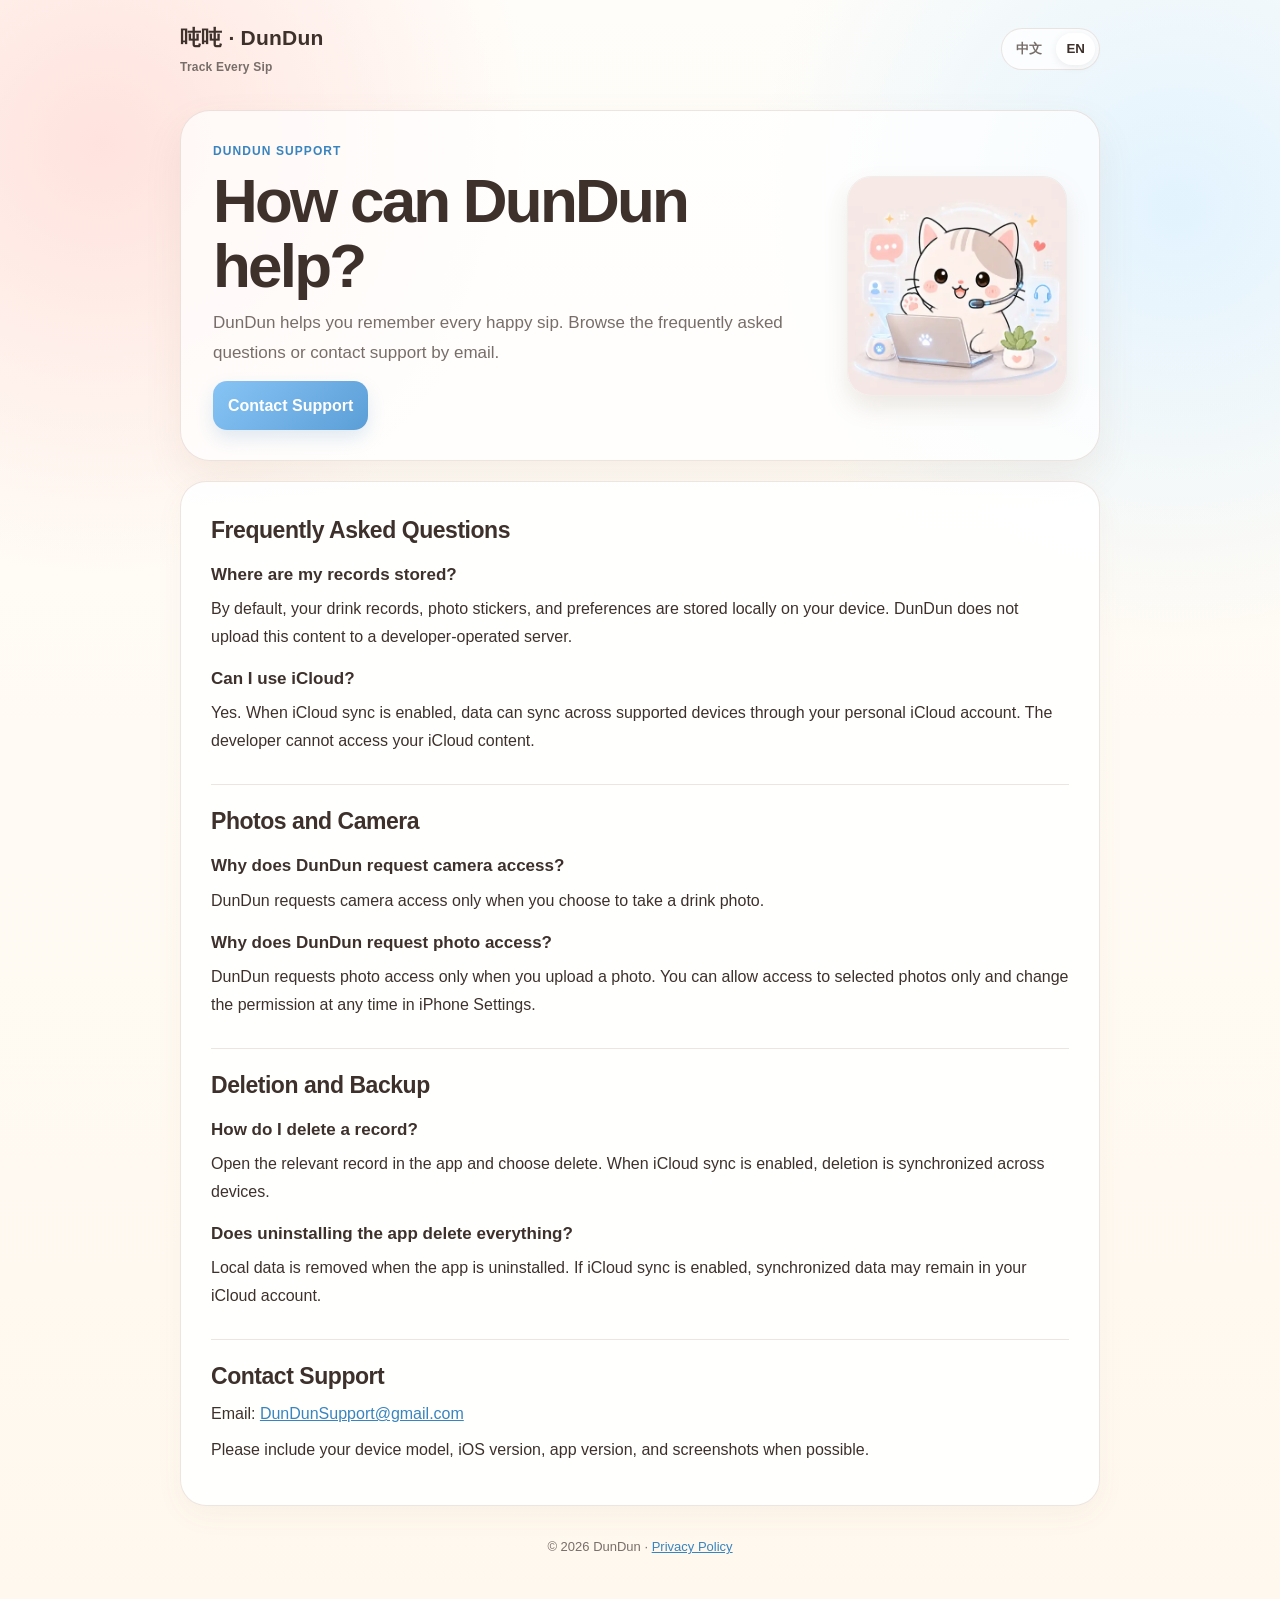
==== commit 0dc97aa8: "Fix support mascot image loading" ====
--- a/support/index.html
+++ b/support/index.html
@@ -1 +1,108 @@
-<!doctype html><html lang="en" data-current-lang="en"><head><meta charset="utf-8"><meta name="viewport" content="width=device-width,initial-scale=1"><title>DunDun Support · 吨吨支持</title><link rel="stylesheet" href="../style.css"></head><body><main class="shell"><header class="top"><div class="brand">吨吨 · DunDun<small>Track Every Sip</small></div><div class="lang" aria-label="Language switcher"><button data-set-lang="zh">中文</button><button data-set-lang="en">EN</button></div></header><section class="hero"><div><div class="kicker">DunDun Support</div><div data-lang="zh"><h1>吨吨支持</h1><p class="lead">吨吨陪你记录每一杯快乐水。遇到问题时，可以先查看常见问题，或通过邮件联系支持。</p></div><div data-lang="en"><h1>How can DunDun help?</h1><p class="lead">DunDun helps you remember every happy sip. Browse the frequently asked questions or contact support by email.</p></div><a class="cta" href="mailto:DunDunSupport@gmail.com"><span class="inline" data-lang="zh">联系支持</span><span class="inline" data-lang="en">Contact Support</span></a></div><img class="hero-image" src="[data-uri]" alt="DunDun customer support mascot"></section><article class="document"><section class="section"><div data-lang="zh"><h2>常见问题</h2><h3>我的记录存在哪里？</h3><p>默认情况下，饮品记录、照片贴纸和偏好设置保存在你的设备本地。吨吨不会将这些内容上传到开发者服务器。</p><h3>可以使用 iCloud 吗？</h3><p>可以。启用 iCloud 同步后，数据会通过你的个人 iCloud 账户在支持的设备之间同步。开发者无法访问你的 iCloud 内容。</p></div><div data-lang="en"><h2>Frequently Asked Questions</h2><h3>Where are my records stored?</h3><p>By default, your drink records, photo stickers, and preferences are stored locally on your device. DunDun does not upload this content to a developer-operated server.</p><h3>Can I use iCloud?</h3><p>Yes. When iCloud sync is enabled, data can sync across supported devices through your personal iCloud account. The developer cannot access your iCloud content.</p></div></section><section class="section"><div data-lang="zh"><h2>照片与相机</h2><h3>为什么需要相机权限？</h3><p>只有当你主动拍摄饮品照片时，吨吨才会请求相机权限。</p><h3>为什么需要相册权限？</h3><p>只有当你选择从相册上传照片时，吨吨才会请求相册访问权限。你可以仅允许访问选中的照片，并可在 iPhone 设置中随时修改权限范围。</p></div><div data-lang="en"><h2>Photos and Camera</h2><h3>Why does DunDun request camera access?</h3><p>DunDun requests camera access only when you choose to take a drink photo.</p><h3>Why does DunDun request photo access?</h3><p>DunDun requests photo access only when you upload a photo. You can allow access to selected photos only and change the permission at any time in iPhone Settings.</p></div></section><section class="section"><div data-lang="zh"><h2>删除与备份</h2><h3>如何删除一条记录？</h3><p>在 App 内打开对应记录并选择删除。启用 iCloud 同步后，删除操作会同步到其他设备。</p><h3>卸载 App 会删除全部内容吗？</h3><p>本地数据会随 App 卸载而移除。如果启用了 iCloud，同步数据可能仍保存在你的 iCloud 中。</p></div><div data-lang="en"><h2>Deletion and Backup</h2><h3>How do I delete a record?</h3><p>Open the relevant record in the app and choose delete. When iCloud sync is enabled, deletion is synchronized across devices.</p><h3>Does uninstalling the app delete everything?</h3><p>Local data is removed when the app is uninstalled. If iCloud sync is enabled, synchronized data may remain in your iCloud account.</p></div></section><section class="section"><div data-lang="zh"><h2>联系支持</h2><p>邮件：<a href="mailto:DunDunSupport@gmail.com">DunDunSupport@gmail.com</a></p><p>联系时建议附上设备型号、iOS 版本、App 版本和问题截图。</p></div><div data-lang="en"><h2>Contact Support</h2><p>Email: <a href="mailto:DunDunSupport@gmail.com">DunDunSupport@gmail.com</a></p><p>Please include your device model, iOS version, app version, and screenshots when possible.</p></div></section></article><footer class="footer">© 2026 DunDun · <a href="../privacy/">Privacy Policy</a></footer></main><script src="../script.js"></script></body></html>+<!doctype html>
+<html lang="en" data-current-lang="en">
+<head>
+  <meta charset="utf-8">
+  <meta name="viewport" content="width=device-width,initial-scale=1">
+  <title>DunDun Support · 吨吨支持</title>
+  <link rel="stylesheet" href="../style.css">
+</head>
+<body>
+  <main class="shell">
+    <header class="top">
+      <div class="brand">吨吨 · DunDun<small>Track Every Sip</small></div>
+      <div class="lang" aria-label="Language switcher">
+        <button data-set-lang="zh">中文</button>
+        <button data-set-lang="en">EN</button>
+      </div>
+    </header>
+
+    <section class="hero">
+      <div>
+        <div class="kicker">DunDun Support</div>
+        <div data-lang="zh">
+          <h1>吨吨支持</h1>
+          <p class="lead">吨吨陪你记录每一杯快乐水。遇到问题时，可以先查看常见问题，或通过邮件联系支持。</p>
+        </div>
+        <div data-lang="en">
+          <h1>How can DunDun help?</h1>
+          <p class="lead">DunDun helps you remember every happy sip. Browse the frequently asked questions or contact support by email.</p>
+        </div>
+        <a class="cta" href="mailto:DunDunSupport@gmail.com">
+          <span class="inline" data-lang="zh">联系支持</span>
+          <span class="inline" data-lang="en">Contact Support</span>
+        </a>
+      </div>
+      <img class="hero-image" src="../assets/support-dundun.svg" alt="DunDun customer support mascot">
+    </section>
+
+    <article class="document">
+      <section class="section">
+        <div data-lang="zh">
+          <h2>常见问题</h2>
+          <h3>我的记录存在哪里？</h3>
+          <p>默认情况下，饮品记录、照片贴纸和偏好设置保存在你的设备本地。吨吨不会将这些内容上传到开发者服务器。</p>
+          <h3>可以使用 iCloud 吗？</h3>
+          <p>可以。启用 iCloud 同步后，数据会通过你的个人 iCloud 账户在支持的设备之间同步。开发者无法访问你的 iCloud 内容。</p>
+        </div>
+        <div data-lang="en">
+          <h2>Frequently Asked Questions</h2>
+          <h3>Where are my records stored?</h3>
+          <p>By default, your drink records, photo stickers, and preferences are stored locally on your device. DunDun does not upload this content to a developer-operated server.</p>
+          <h3>Can I use iCloud?</h3>
+          <p>Yes. When iCloud sync is enabled, data can sync across supported devices through your personal iCloud account. The developer cannot access your iCloud content.</p>
+        </div>
+      </section>
+
+      <section class="section">
+        <div data-lang="zh">
+          <h2>照片与相机</h2>
+          <h3>为什么需要相机权限？</h3>
+          <p>只有当你主动拍摄饮品照片时，吨吨才会请求相机权限。</p>
+          <h3>为什么需要相册权限？</h3>
+          <p>只有当你选择从相册上传照片时，吨吨才会请求相册访问权限。你可以仅允许访问选中的照片，并可在 iPhone 设置中随时修改权限范围。</p>
+        </div>
+        <div data-lang="en">
+          <h2>Photos and Camera</h2>
+          <h3>Why does DunDun request camera access?</h3>
+          <p>DunDun requests camera access only when you choose to take a drink photo.</p>
+          <h3>Why does DunDun request photo access?</h3>
+          <p>DunDun requests photo access only when you upload a photo. You can allow access to selected photos only and change the permission at any time in iPhone Settings.</p>
+        </div>
+      </section>
+
+      <section class="section">
+        <div data-lang="zh">
+          <h2>删除与备份</h2>
+          <h3>如何删除一条记录？</h3>
+          <p>在 App 内打开对应记录并选择删除。启用 iCloud 同步后，删除操作会同步到其他设备。</p>
+          <h3>卸载 App 会删除全部内容吗？</h3>
+          <p>本地数据会随 App 卸载而移除。如果启用了 iCloud，同步数据可能仍保存在你的 iCloud 中。</p>
+        </div>
+        <div data-lang="en">
+          <h2>Deletion and Backup</h2>
+          <h3>How do I delete a record?</h3>
+          <p>Open the relevant record in the app and choose delete. When iCloud sync is enabled, deletion is synchronized across devices.</p>
+          <h3>Does uninstalling the app delete everything?</h3>
+          <p>Local data is removed when the app is uninstalled. If iCloud sync is enabled, synchronized data may remain in your iCloud account.</p>
+        </div>
+      </section>
+
+      <section class="section">
+        <div data-lang="zh">
+          <h2>联系支持</h2>
+          <p>邮件：<a href="mailto:DunDunSupport@gmail.com">DunDunSupport@gmail.com</a></p>
+          <p>联系时建议附上设备型号、iOS 版本、App 版本和问题截图。</p>
+        </div>
+        <div data-lang="en">
+          <h2>Contact Support</h2>
+          <p>Email: <a href="mailto:DunDunSupport@gmail.com">DunDunSupport@gmail.com</a></p>
+          <p>Please include your device model, iOS version, app version, and screenshots when possible.</p>
+        </div>
+      </section>
+    </article>
+
+    <footer class="footer">© 2026 DunDun · <a href="../privacy/">Privacy Policy</a></footer>
+  </main>
+  <script src="../script.js"></script>
+</body>
+</html>
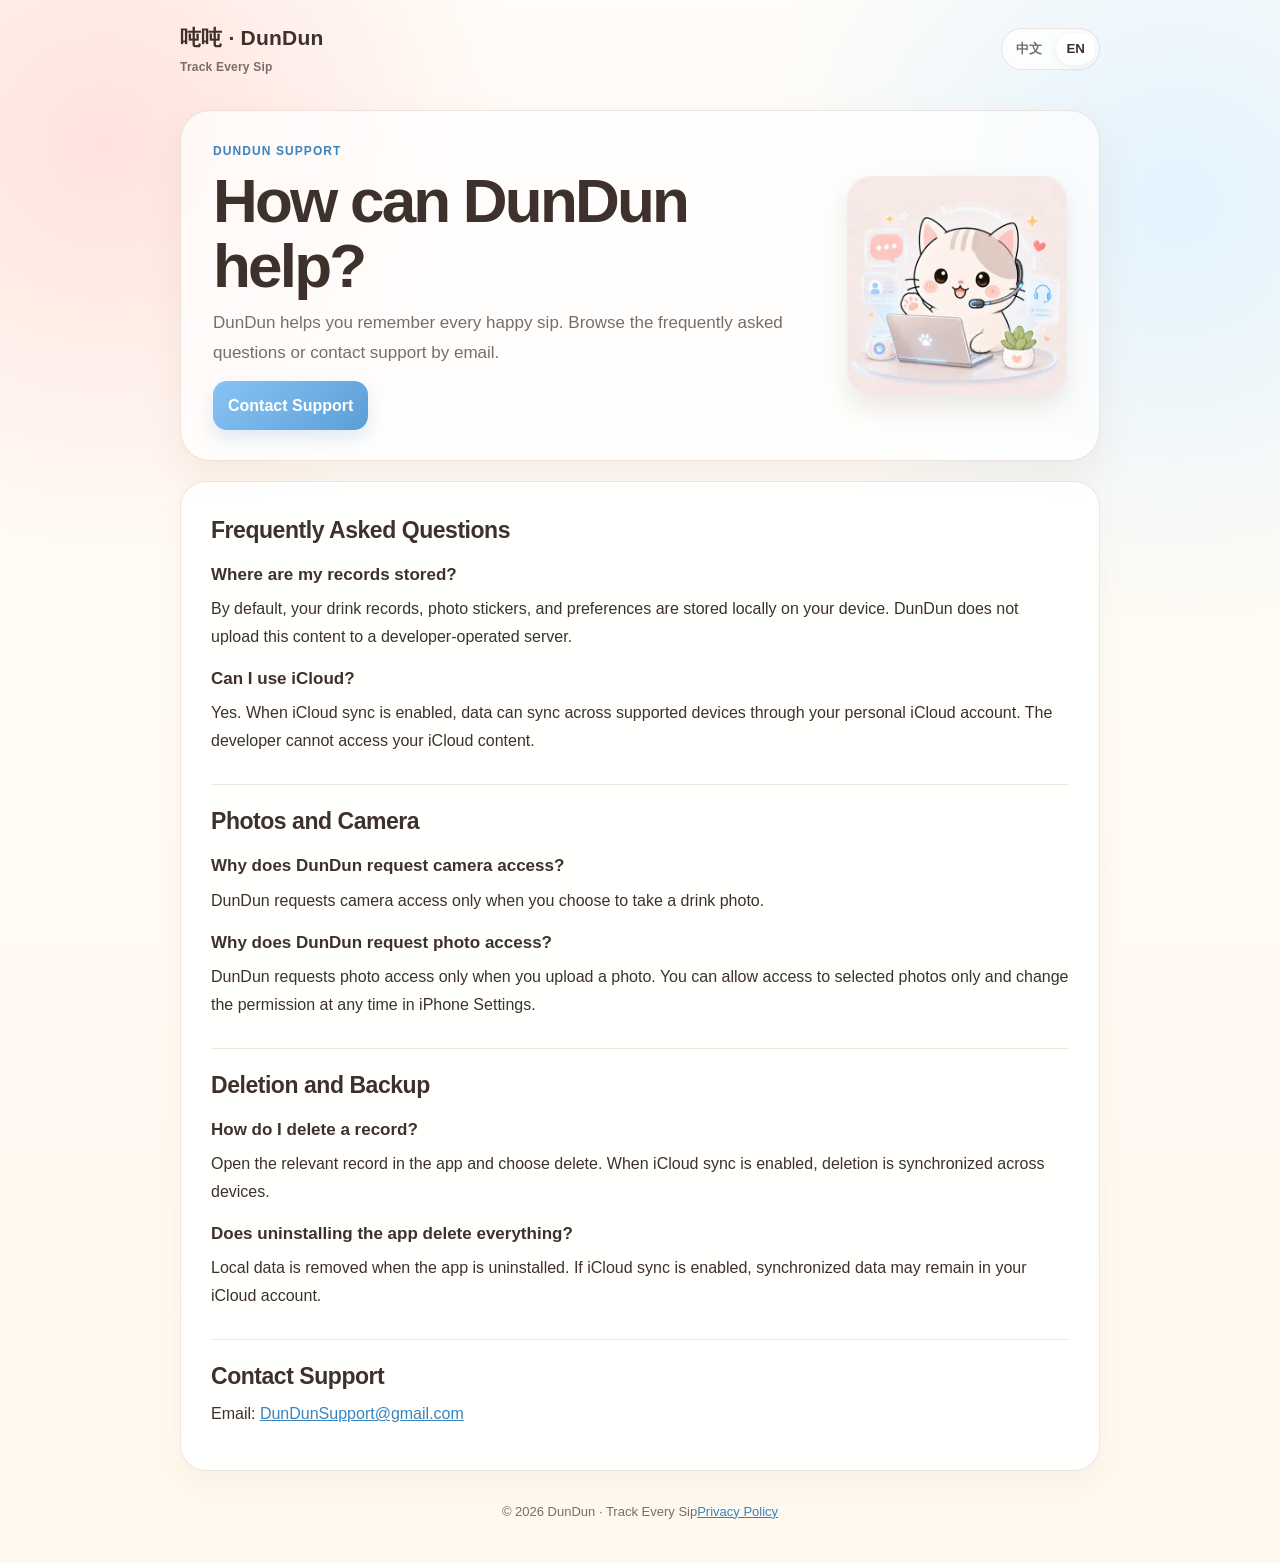
==== commit 478c43b2: "Update index.html" ====
--- a/support/index.html
+++ b/support/index.html
@@ -96,12 +96,11 @@
         <div data-lang="en">
           <h2>Contact Support</h2>
           <p>Email: <a href="mailto:DunDunSupport@gmail.com">DunDunSupport@gmail.com</a></p>
-          <p>Please include your device model, iOS version, app version, and screenshots when possible.</p>
         </div>
       </section>
     </article>
 
-    <footer class="footer">© 2026 DunDun · <a href="../privacy/">Privacy Policy</a></footer>
+    <footer class="footer">© 2026 DunDun · Track Every Sip<a href="../privacy/">Privacy Policy</a></footer>
   </main>
   <script src="../script.js"></script>
 </body>
